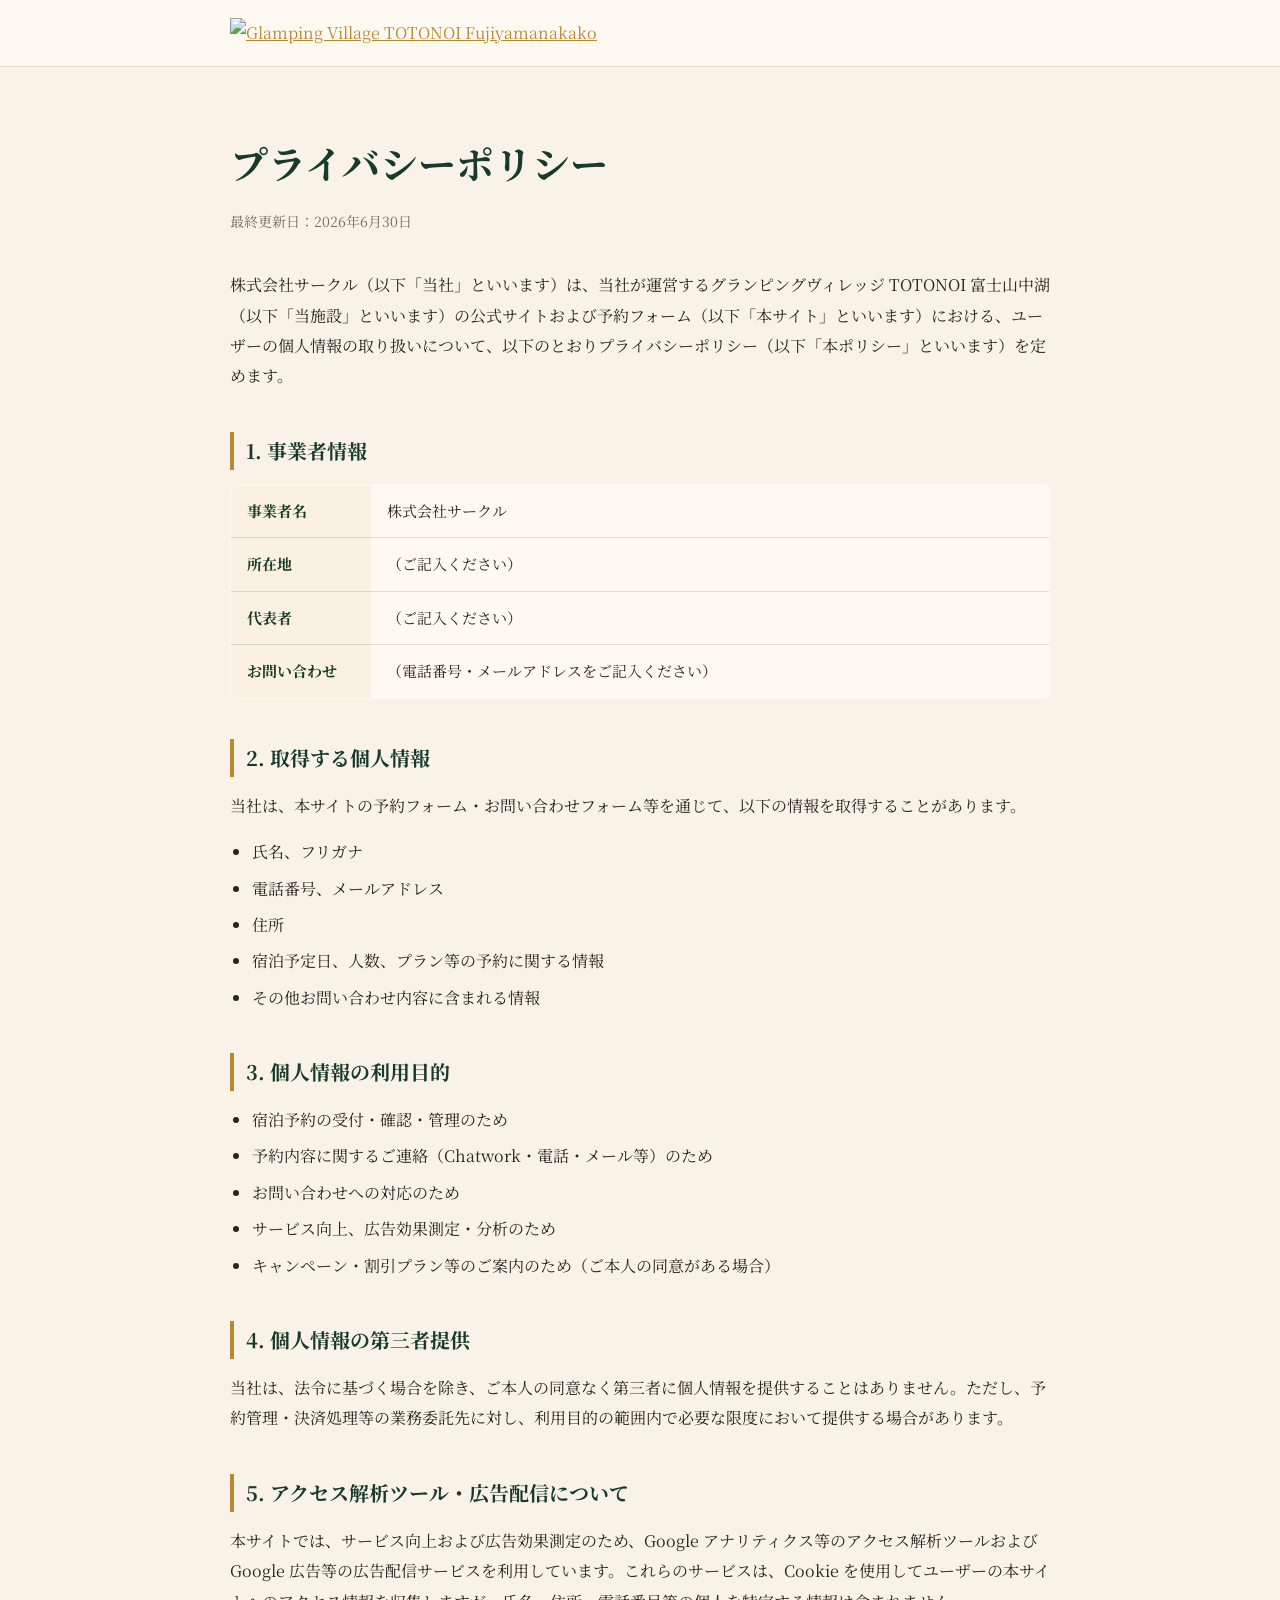
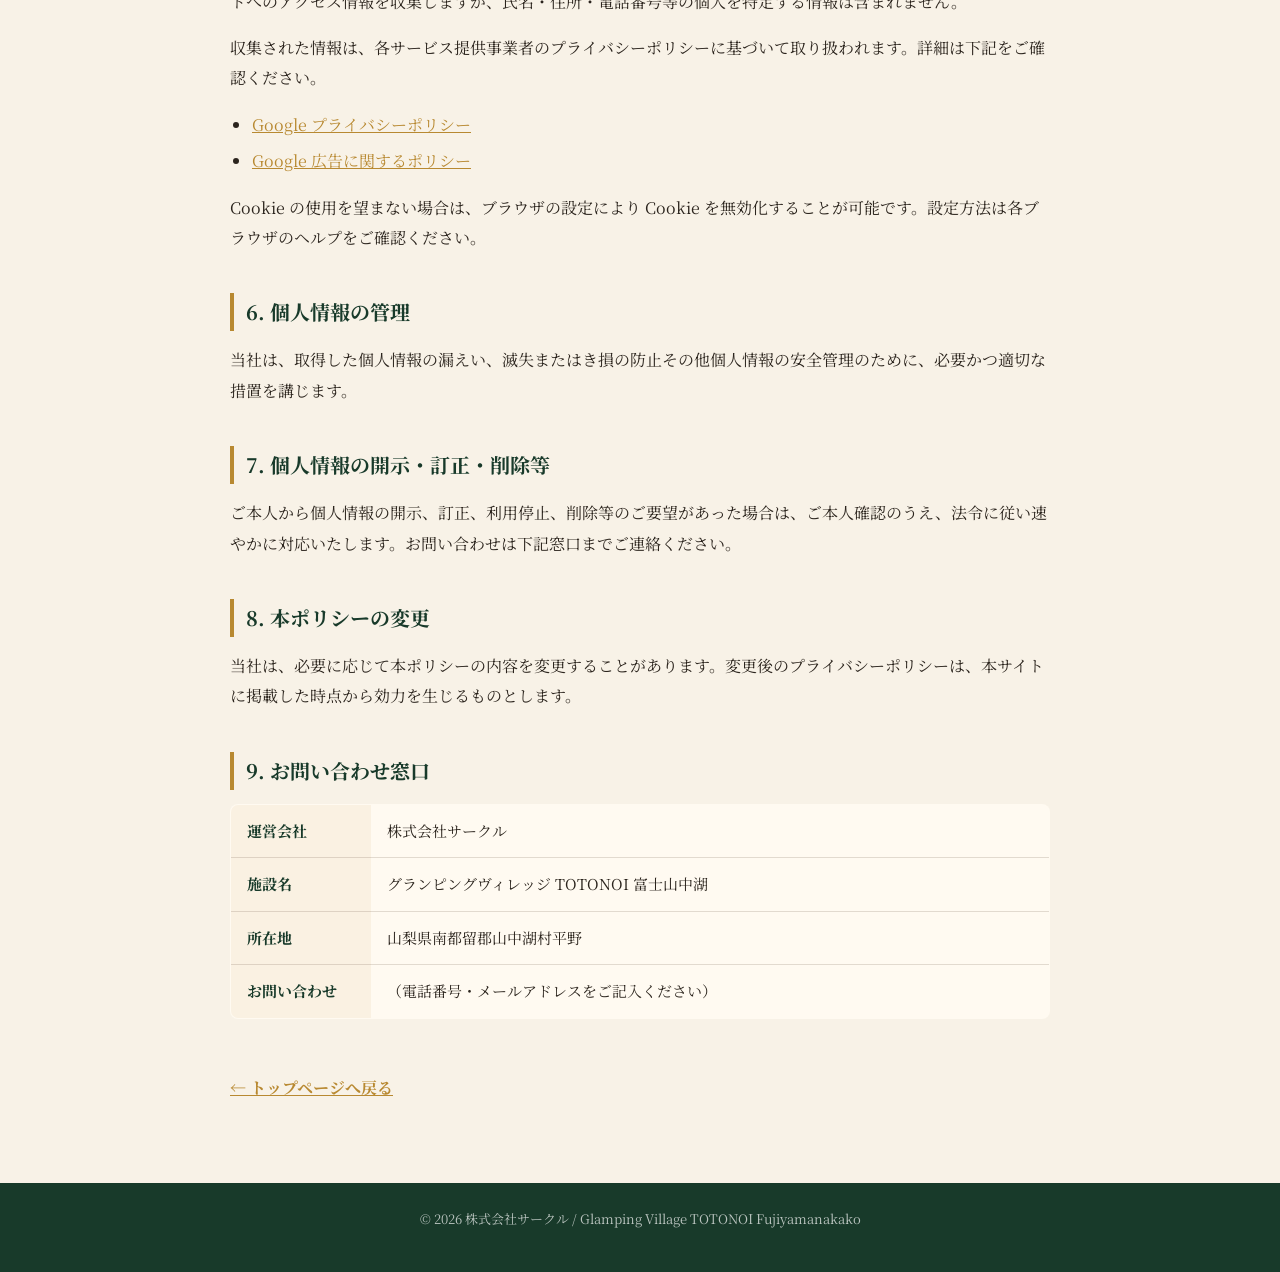
==== privacy.html @ 38198090 "Add files via upload" ====
<!DOCTYPE html>
<html lang="ja">
<head>
  <meta charset="utf-8">
  <meta name="viewport" content="width=device-width, initial-scale=1">
  <title>プライバシーポリシー｜グランピングヴィレッジ TOTONOI 富士山中湖</title>
  <meta name="description" content="グランピングヴィレッジTOTONOI富士山中湖の個人情報保護方針（プライバシーポリシー）です。">
  <meta name="robots" content="noindex">
  <link rel="preconnect" href="https://fonts.googleapis.com">
  <link rel="preconnect" href="https://fonts.gstatic.com" crossorigin>
  <link href="https://fonts.googleapis.com/css2?family=Noto+Serif+JP:wght@400;700;900&display=swap" rel="stylesheet">
  <link rel="stylesheet" href="policy.css">
</head>
<body>

  <header class="policy-header">
    <div class="container">
      <a class="brand" href="index.html" aria-label="TOTONOIトップへ">
        <img src="images/logo_type.png" alt="Glamping Village TOTONOI Fujiyamanakako" class="brand-logo">
      </a>
    </div>
  </header>

  <main class="policy-main">
    <div class="container">
      <h1>プライバシーポリシー</h1>
      <p class="updated">最終更新日：2026年6月30日</p>

      <p>
        株式会社サークル（以下「当社」といいます）は、当社が運営するグランピングヴィレッジ TOTONOI 富士山中湖（以下「当施設」といいます）の公式サイトおよび予約フォーム（以下「本サイト」といいます）における、ユーザーの個人情報の取り扱いについて、以下のとおりプライバシーポリシー（以下「本ポリシー」といいます）を定めます。
      </p>

      <h2>1. 事業者情報</h2>
      <table class="info-table">
        <tr><th>事業者名</th><td>株式会社サークル</td></tr>
        <tr><th>所在地</th><td>（ご記入ください）</td></tr>
        <tr><th>代表者</th><td>（ご記入ください）</td></tr>
        <tr><th>お問い合わせ</th><td>（電話番号・メールアドレスをご記入ください）</td></tr>
      </table>

      <h2>2. 取得する個人情報</h2>
      <p>当社は、本サイトの予約フォーム・お問い合わせフォーム等を通じて、以下の情報を取得することがあります。</p>
      <ul>
        <li>氏名、フリガナ</li>
        <li>電話番号、メールアドレス</li>
        <li>住所</li>
        <li>宿泊予定日、人数、プラン等の予約に関する情報</li>
        <li>その他お問い合わせ内容に含まれる情報</li>
      </ul>

      <h2>3. 個人情報の利用目的</h2>
      <ul>
        <li>宿泊予約の受付・確認・管理のため</li>
        <li>予約内容に関するご連絡（Chatwork・電話・メール等）のため</li>
        <li>お問い合わせへの対応のため</li>
        <li>サービス向上、広告効果測定・分析のため</li>
        <li>キャンペーン・割引プラン等のご案内のため（ご本人の同意がある場合）</li>
      </ul>

      <h2>4. 個人情報の第三者提供</h2>
      <p>
        当社は、法令に基づく場合を除き、ご本人の同意なく第三者に個人情報を提供することはありません。ただし、予約管理・決済処理等の業務委託先に対し、利用目的の範囲内で必要な限度において提供する場合があります。
      </p>

      <h2>5. アクセス解析ツール・広告配信について</h2>
      <p>
        本サイトでは、サービス向上および広告効果測定のため、Google アナリティクス等のアクセス解析ツールおよび Google 広告等の広告配信サービスを利用しています。これらのサービスは、Cookie を使用してユーザーの本サイトへのアクセス情報を収集しますが、氏名・住所・電話番号等の個人を特定する情報は含まれません。
      </p>
      <p>
        収集された情報は、各サービス提供事業者のプライバシーポリシーに基づいて取り扱われます。詳細は下記をご確認ください。
      </p>
      <ul>
        <li><a href="https://policies.google.com/privacy?hl=ja" target="_blank" rel="noopener">Google プライバシーポリシー</a></li>
        <li><a href="https://policies.google.com/technologies/ads?hl=ja" target="_blank" rel="noopener">Google 広告に関するポリシー</a></li>
      </ul>
      <p>
        Cookie の使用を望まない場合は、ブラウザの設定により Cookie を無効化することが可能です。設定方法は各ブラウザのヘルプをご確認ください。
      </p>

      <h2>6. 個人情報の管理</h2>
      <p>
        当社は、取得した個人情報の漏えい、滅失またはき損の防止その他個人情報の安全管理のために、必要かつ適切な措置を講じます。
      </p>

      <h2>7. 個人情報の開示・訂正・削除等</h2>
      <p>
        ご本人から個人情報の開示、訂正、利用停止、削除等のご要望があった場合は、ご本人確認のうえ、法令に従い速やかに対応いたします。お問い合わせは下記窓口までご連絡ください。
      </p>

      <h2>8. 本ポリシーの変更</h2>
      <p>
        当社は、必要に応じて本ポリシーの内容を変更することがあります。変更後のプライバシーポリシーは、本サイトに掲載した時点から効力を生じるものとします。
      </p>

      <h2>9. お問い合わせ窓口</h2>
      <table class="info-table">
        <tr><th>運営会社</th><td>株式会社サークル</td></tr>
        <tr><th>施設名</th><td>グランピングヴィレッジ TOTONOI 富士山中湖</td></tr>
        <tr><th>所在地</th><td>山梨県南都留郡山中湖村平野</td></tr>
        <tr><th>お問い合わせ</th><td>（電話番号・メールアドレスをご記入ください）</td></tr>
      </table>

      <a class="back-link" href="index.html">← トップページへ戻る</a>
    </div>
  </main>

  <footer class="policy-footer">
    <div class="container">
      <p>&copy; 2026 株式会社サークル / Glamping Village TOTONOI Fujiyamanakako</p>
    </div>
  </footer>

</body>
</html>
---- policy.css ----
:root {
  --bg: #f8f2e7;
  --green: #183a2a;
  --gold: #b88931;
  --gold-2: #d6ad61;
  --text: #2b241d;
  --muted: #776b5d;
  --line: rgba(77, 54, 36, 0.16);
}

* { box-sizing: border-box; }
body {
  margin: 0;
  color: var(--text);
  background: var(--bg);
  font-family: "Noto Serif JP", "Yu Mincho", "Hiragino Mincho ProN", serif;
  line-height: 1.9;
}
.container { width: min(820px, calc(100% - 40px)); margin-inline: auto; }
a { color: var(--gold); }

.policy-header {
  padding: 18px 0;
  background: #fffaf1;
  border-bottom: 1px solid var(--line);
}
.brand-logo { height: 40px; width: auto; }

.policy-main { padding: 60px 0 80px; }
h1 {
  font-size: clamp(28px, 4vw, 38px);
  margin: 0 0 8px;
  color: var(--green);
}
.updated { color: var(--muted); font-size: 14px; margin: 0 0 36px; }

h2 {
  font-size: 20px;
  margin: 40px 0 14px;
  padding-left: 12px;
  border-left: 4px solid var(--gold);
  color: var(--green);
}
p { margin: 0 0 16px; }
ul { margin: 0 0 16px; padding-left: 22px; }
li { margin-bottom: 6px; }

.info-table {
  width: 100%;
  border-collapse: collapse;
  margin: 0 0 24px;
  background: #fffaf1;
  border: 1px solid var(--line);
  border-radius: 8px;
  overflow: hidden;
}
.info-table th, .info-table td {
  padding: 12px 16px;
  text-align: left;
  border-bottom: 1px solid var(--line);
  font-size: 15px;
}
.info-table th {
  width: 140px;
  background: rgba(184,137,49,.08);
  color: var(--green);
  font-weight: 700;
}
.info-table tr:last-child th,
.info-table tr:last-child td { border-bottom: none; }

.back-link {
  display: inline-block;
  margin-top: 30px;
  font-weight: 700;
}

.policy-footer {
  padding: 24px 0;
  background: var(--green);
  color: rgba(255,255,255,.7);
  font-size: 13px;
  text-align: center;
}

@media (max-width: 600px) {
  .policy-main { padding: 40px 0 60px; }
  h1 { font-size: 26px; }
  h2 { font-size: 18px; }
  .info-table th, .info-table td { font-size: 13px; padding: 10px 12px; }
  .info-table th { width: 100px; }
}
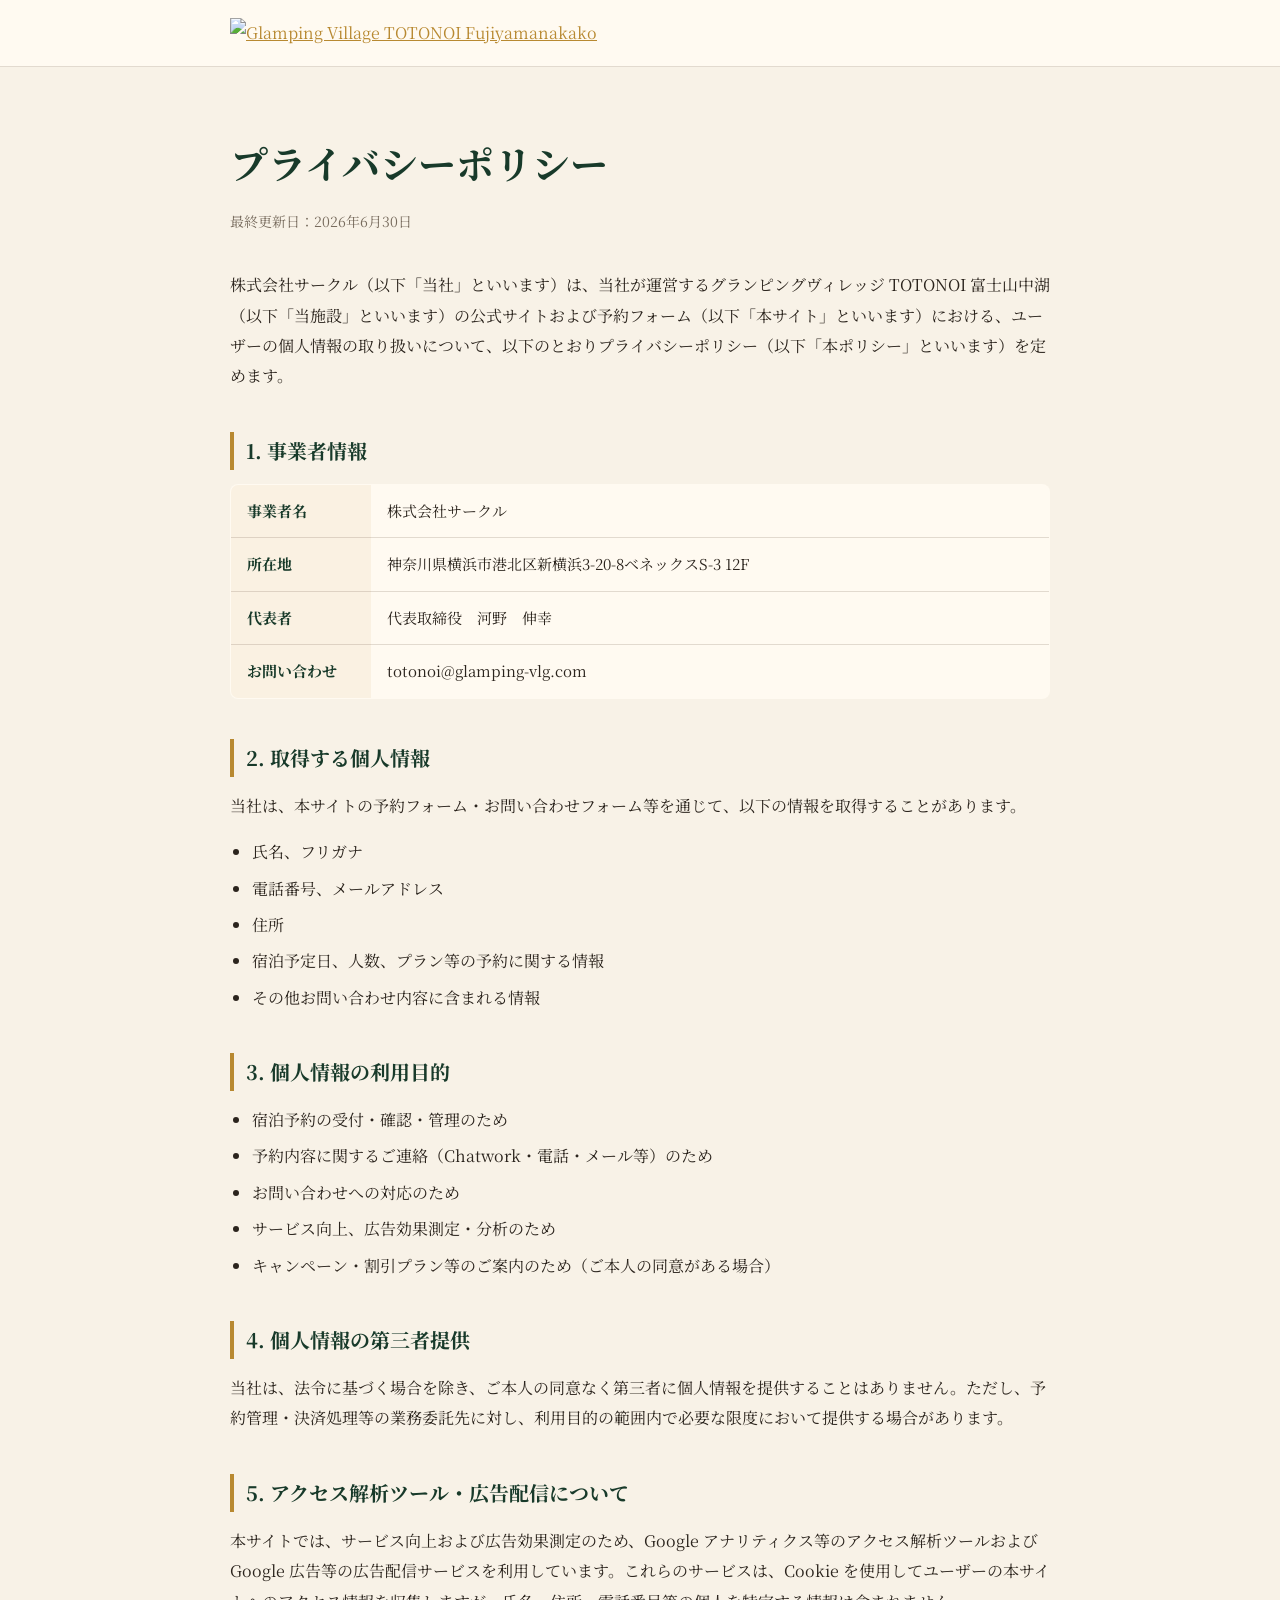
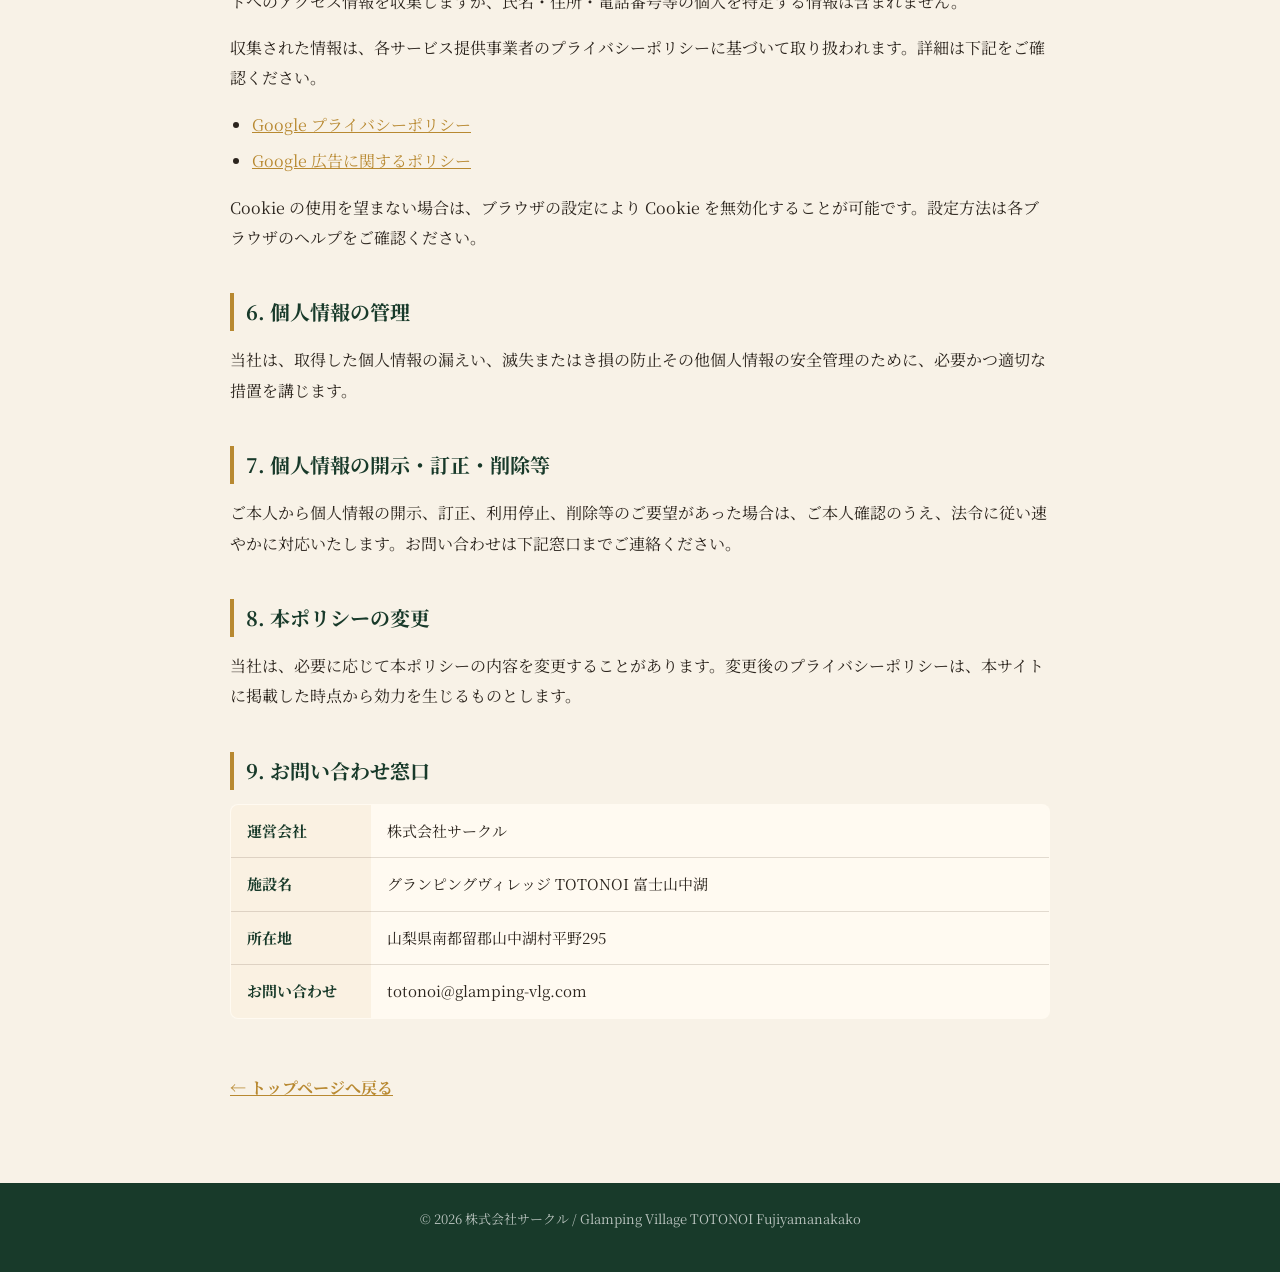
==== commit 049c2997: "Update privacy.html" ====
--- a/privacy.html
+++ b/privacy.html
@@ -33,9 +33,9 @@
       <h2>1. 事業者情報</h2>
       <table class="info-table">
         <tr><th>事業者名</th><td>株式会社サークル</td></tr>
-        <tr><th>所在地</th><td>（ご記入ください）</td></tr>
-        <tr><th>代表者</th><td>（ご記入ください）</td></tr>
-        <tr><th>お問い合わせ</th><td>（電話番号・メールアドレスをご記入ください）</td></tr>
+        <tr><th>所在地</th><td>神奈川県横浜市港北区新横浜3-20-8ベネックスS-3 12F</td></tr>
+        <tr><th>代表者</th><td>代表取締役　河野　伸幸</td></tr>
+        <tr><th>お問い合わせ</th><td>totonoi@glamping-vlg.com</td></tr>
       </table>
 
       <h2>2. 取得する個人情報</h2>
@@ -96,8 +96,8 @@
       <table class="info-table">
         <tr><th>運営会社</th><td>株式会社サークル</td></tr>
         <tr><th>施設名</th><td>グランピングヴィレッジ TOTONOI 富士山中湖</td></tr>
-        <tr><th>所在地</th><td>山梨県南都留郡山中湖村平野</td></tr>
-        <tr><th>お問い合わせ</th><td>（電話番号・メールアドレスをご記入ください）</td></tr>
+        <tr><th>所在地</th><td>山梨県南都留郡山中湖村平野295</td></tr>
+        <tr><th>お問い合わせ</th><td>totonoi@glamping-vlg.com</td></tr>
       </table>
 
       <a class="back-link" href="index.html">← トップページへ戻る</a>
